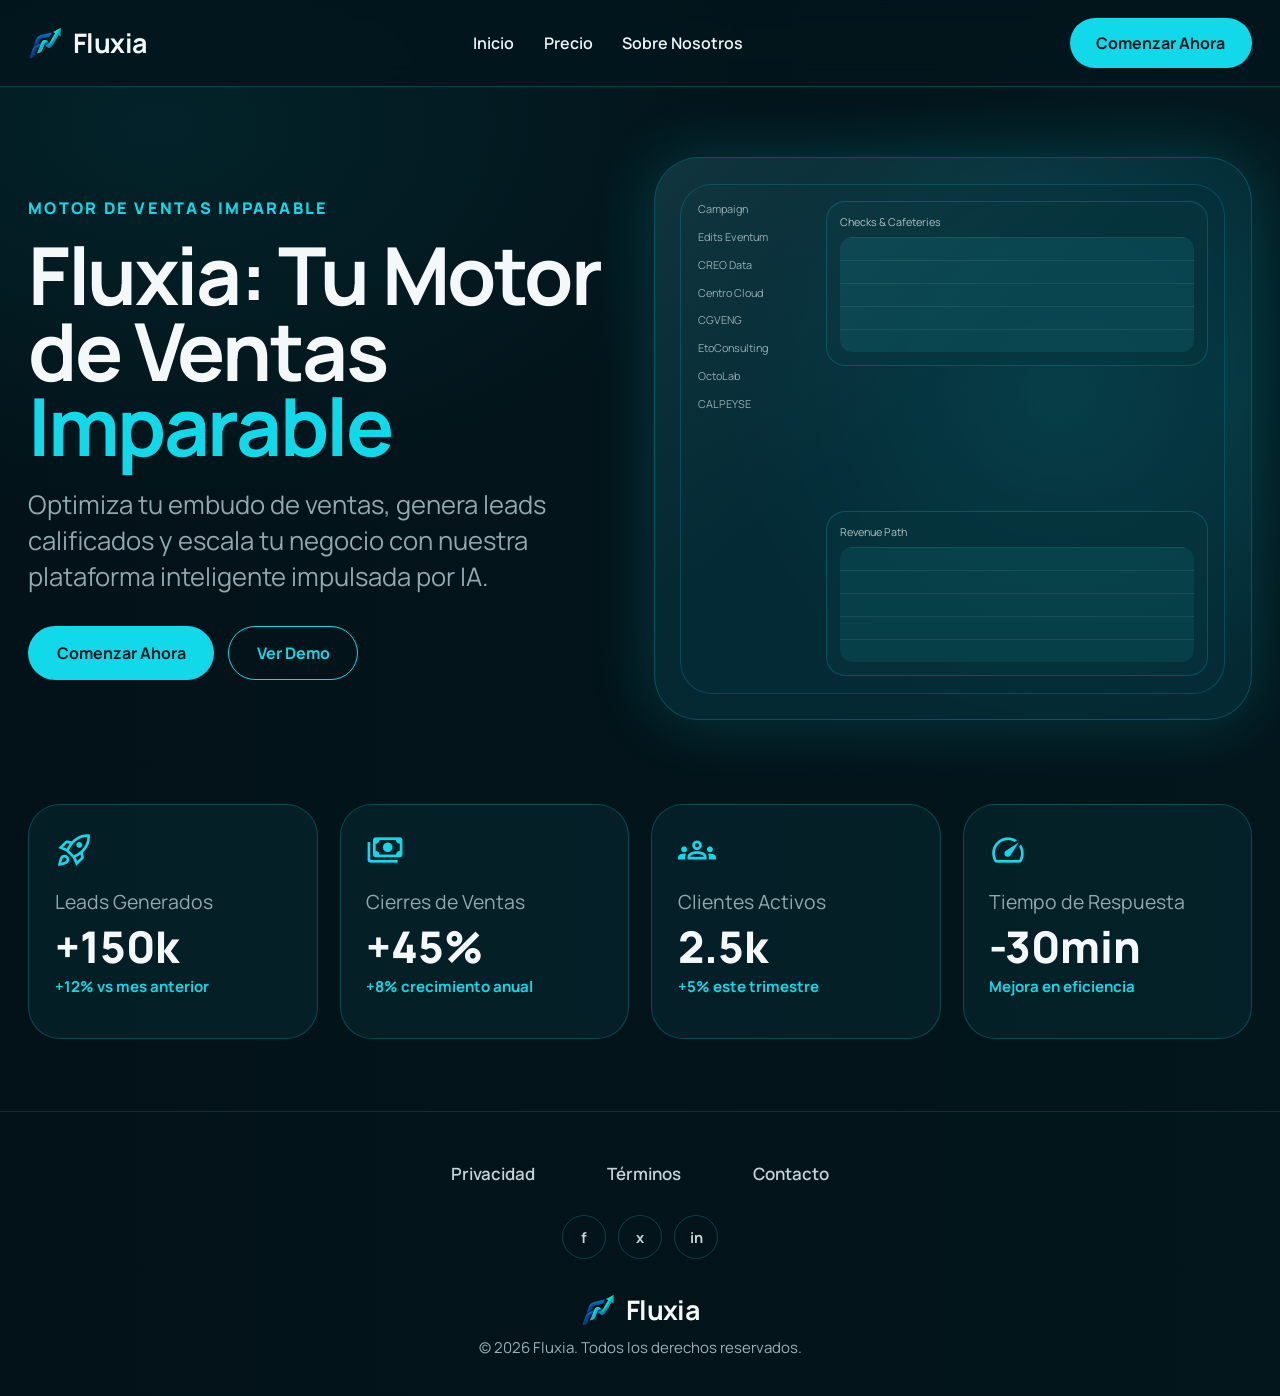
==== index.html @ 8726542f "Fluxia 2.0.8" ====
﻿<!DOCTYPE html>
<html lang="es">
	<head>
		<meta charset="utf-8" />
		<meta name="viewport" content="width=device-width, initial-scale=1.0" />
		<title>Fluxia | Home</title>
		<link rel="preconnect" href="https://fonts.googleapis.com" />
		<link rel="preconnect" href="https://fonts.gstatic.com" crossorigin />
		<link href="https://fonts.googleapis.com/css2?family=Manrope:wght@400;500;600;700;800&display=swap" rel="stylesheet" />
		<link href="https://fonts.googleapis.com/css2?family=Material+Symbols+Outlined:wght,FILL@300..700,0..1&display=swap" rel="stylesheet" />
		<link rel="stylesheet" href="styles.css" />
	</head>
	<body class="page-home">
		<div class="page-shell">
			<header class="site-header">
				<div class="container nav-wrap">
					<a class="brand" href="#inicio" aria-label="Fluxia inicio">
						<img class="brand__logo" src="assets/fluxia-logo.png" alt="Logo Fluxia" />
						<span class="brand__name">Fluxia</span>
					</a>

					<input id="menu-toggle" class="menu-toggle" type="checkbox" />
					<label for="menu-toggle" class="menu-btn" aria-label="Abrir menu">
						<span class="material-symbols-outlined">menu</span>
					</label>

					<nav class="nav-links" aria-label="Navegacion principal">
						<a href="index.html">Inicio</a>
						<a href="precios.html">Precio</a>
						<a href="sobre-nosotros.html">Sobre Nosotros</a>
					</nav>

					<a
						class="btn btn--solid btn--top"
						href="https://github.com/CorradiGonzalo/Fluxia-Web/releases/download/Instalardor/FluxiaSetup_2.0.8.exe"
						download
					>
						Comenzar Ahora
					</a>
				</div>
			</header>

			<main>
				<section class="hero" id="inicio">
					<div class="container hero-grid">
						<div class="hero-copy">
							<p class="hero-copy__kicker">MOTOR DE VENTAS IMPARABLE</p>
							<h1 class="hero-copy__title">
								Fluxia: Tu Motor de Ventas
								<span>Imparable</span>
							</h1>
							<p class="hero-copy__description">
								Optimiza tu embudo de ventas, genera leads calificados y escala tu negocio con nuestra
								plataforma inteligente impulsada por IA.
							</p>
							<div class="hero-copy__actions">
								<a
									class="btn btn--solid"
									href="https://github.com/CorradiGonzalo/Fluxia-Web/releases/download/Instalardor/FluxiaSetup_2.0.8.exe"
									download
								>
									Comenzar Ahora
								</a>
								<a class="btn btn--outline" href="#precios">Ver Demo</a>
							</div>
						</div>

						<div class="hero-board" aria-hidden="true">
							<div class="hero-board__inner">
								<div class="hero-board__list">
									<p>Campaign</p>
									<p>Edits Eventum</p>
									<p>CREO Data</p>
									<p>Centro Cloud</p>
									<p>CGVENG</p>
									<p>EtoConsulting</p>
									<p>OctoLab</p>
									<p>CALPEYSE</p>
								</div>
								<div class="hero-board__charts">
									<div class="chart-block">
										<p>Checks &amp; Cafeteries</p>
										<div class="chart-grid chart-grid--a"></div>
									</div>
									<div class="chart-block">
										<p>Revenue Path</p>
										<div class="chart-grid chart-grid--b"></div>
									</div>
								</div>
							</div>
						</div>
					</div>
				</section>

				<section class="kpis" id="precios">
					<div class="container kpis-grid">
						<article class="kpi-card">
							<span class="material-symbols-outlined">rocket_launch</span>
							<p class="kpi-card__label">Leads Generados</p>
							<p class="kpi-card__value">+150k</p>
							<p class="kpi-card__trend">+12% vs mes anterior</p>
						</article>
						<article class="kpi-card">
							<span class="material-symbols-outlined">payments</span>
							<p class="kpi-card__label">Cierres de Ventas</p>
							<p class="kpi-card__value">+45%</p>
							<p class="kpi-card__trend">+8% crecimiento anual</p>
						</article>
						<article class="kpi-card">
							<span class="material-symbols-outlined">groups</span>
							<p class="kpi-card__label">Clientes Activos</p>
							<p class="kpi-card__value">2.5k</p>
							<p class="kpi-card__trend">+5% este trimestre</p>
						</article>
						<article class="kpi-card">
							<span class="material-symbols-outlined">speed</span>
							<p class="kpi-card__label">Tiempo de Respuesta</p>
							<p class="kpi-card__value">-30min</p>
							<p class="kpi-card__trend">Mejora en eficiencia</p>
						</article>
					</div>
				</section>
			</main>

			<footer class="site-footer" id="sobre-nosotros">
				<div class="container footer-links">
					<a href="#">Privacidad</a>
					<a href="#">Términos</a>
					<a id="contacto" href="https://wa.me/3512012867" target="_blank" rel="noopener noreferrer">Contacto</a>
				</div>

				<div class="container footer-social" aria-label="Redes sociales">
					<a href="#" aria-label="Facebook">f</a>
					<a href="#" aria-label="Twitter">x</a>
					<a href="#" aria-label="LinkedIn">in</a>
				</div>

				<div class="container footer-brand-wrap">
					<a class="brand" href="#inicio" aria-label="Fluxia inicio">
						<img class="brand__logo" src="assets/fluxia-logo.png" alt="Logo Fluxia" />
						<span class="brand__name">Fluxia</span>
					</a>
					<p class="copyright">&copy; 2026 Fluxia. Todos los derechos reservados.</p>
				</div>
			</footer>
		</div>
	</body>
</html>
---- styles.css ----
﻿:root {
	--bg: #03161c;
	--bg-soft: #042126;
	--panel: #092f38;
	--line: rgba(17, 209, 226, 0.24);
	--cyan: #12d9ea;
	--cyan-soft: #31eaf7;
	--text: #f4f8f9;
	--muted: #91a8af;
}

*,
*::before,
*::after {
	box-sizing: border-box;
}

html {
	scroll-behavior: smooth;
}

body {
	margin: 0;
	font-family: "Manrope", "Segoe UI", Arial, sans-serif;
	color: var(--text);
	background:
		radial-gradient(960px 640px at 12% 9%, rgba(8, 109, 121, 0.18), transparent 62%),
		radial-gradient(700px 500px at 88% 25%, rgba(9, 96, 108, 0.14), transparent 62%),
		linear-gradient(90deg, #021218 0%, var(--bg) 100%);
}

.page-shell {
	min-height: 100vh;
	overflow-x: hidden;
}

.container {
	width: min(1240px, calc(100% - 56px));
	margin-inline: auto;
}

.site-header {
	position: sticky;
	top: 0;
	z-index: 40;
	border-bottom: 1px solid var(--line);
	background: rgba(2, 22, 28, 0.86);
	backdrop-filter: blur(10px);
}

.nav-wrap {
	min-height: 86px;
	display: flex;
	align-items: center;
	justify-content: space-between;
	gap: 18px;
	position: relative;
}

.brand {
	display: inline-flex;
	align-items: center;
	gap: 11px;
	text-decoration: none;
	color: var(--text);
}

.brand__logo {
	width: 34px;
	height: 34px;
	object-fit: contain;
	display: block;
}

.brand__name {
	font-size: clamp(1.45rem, 1.12rem + 0.7vw, 2rem);
	font-weight: 700;
	letter-spacing: -0.02em;
	line-height: 1;
}

.nav-links {
	display: inline-flex;
	align-items: center;
	gap: clamp(14px, 2.3vw, 30px);
}

.nav-links a {
	text-decoration: none;
	color: #eff6f7;
	font-size: 1rem;
	font-weight: 600;
	transition: color 160ms ease;
}

.nav-links a:hover {
	color: var(--cyan);
}

.btn {
	display: inline-flex;
	align-items: center;
	justify-content: center;
	border-radius: 999px;
	text-decoration: none;
	font-weight: 700;
	padding: 0.92rem 1.72rem;
	border: 1px solid transparent;
	transition: transform 180ms ease, background-color 180ms ease, color 180ms ease, border-color 180ms ease;
}

.btn:hover {
	transform: translateY(-2px);
}

.btn--solid {
	background: var(--cyan);
	color: #00191d;
	border-color: rgba(18, 217, 234, 0.8);
}

.btn--solid:hover {
	background: var(--cyan-soft);
}

.btn--outline {
	background: transparent;
	color: var(--cyan);
	border-color: var(--cyan);
}

.btn--outline:hover {
	background: rgba(18, 217, 234, 0.1);
}

.btn--top {
	padding: 0.82rem 1.6rem;
}

.menu-toggle {
	position: absolute;
	opacity: 0;
	pointer-events: none;
}

.menu-btn {
	display: none;
	width: 46px;
	height: 46px;
	border-radius: 12px;
	border: 1px solid var(--line);
	background: rgba(8, 41, 48, 0.56);
	color: var(--cyan);
	align-items: center;
	justify-content: center;
	cursor: pointer;
}

.hero {
	padding: 70px 0 84px;
}

.hero-grid {
	display: grid;
	grid-template-columns: 0.98fr 1.02fr;
	align-items: center;
	gap: clamp(24px, 4vw, 62px);
}

.hero-copy__kicker {
	margin: 0;
	font-size: clamp(0.88rem, 0.72rem + 0.36vw, 1.16rem);
	font-weight: 800;
	text-transform: uppercase;
	letter-spacing: 0.14em;
	color: var(--cyan);
}

.hero-copy__title {
	margin: 18px 0 0;
	font-size: clamp(2.6rem, 1.8rem + 4vw, 6rem);
	line-height: 0.94;
	letter-spacing: -0.03em;
	text-wrap: balance;
}

.hero-copy__title span {
	display: block;
	color: var(--cyan);
}

.hero-copy__description {
	margin: 24px 0 0;
	max-width: 560px;
	font-size: clamp(1.08rem, 0.96rem + 0.8vw, 2rem);
	line-height: 1.4;
	color: var(--muted);
}

.hero-copy__actions {
	margin-top: 32px;
	display: flex;
	gap: 14px;
	flex-wrap: wrap;
}

.hero-board {
	position: relative;
	height: clamp(360px, 44vw, 700px);
	border-radius: clamp(40px, 3.5vw, 56px);
	border: 1px solid var(--line);
	background: radial-gradient(circle at 67% 42%, rgba(27, 214, 230, 0.25), rgba(5, 46, 57, 0.82) 63%);
	box-shadow: 0 0 66px rgba(18, 217, 234, 0.2);
	padding: clamp(14px, 2vw, 30px);
	overflow: hidden;
}

.hero-board::before {
	content: "";
	position: absolute;
	inset: 0;
	pointer-events: none;
	background: linear-gradient(140deg, rgba(255, 255, 255, 0.05), transparent 44%);
}

.hero-board__inner {
	height: 100%;
	border-radius: clamp(28px, 2.5vw, 38px);
	border: 1px solid rgba(18, 217, 234, 0.18);
	background: rgba(6, 47, 58, 0.44);
	padding: clamp(12px, 1.3vw, 20px);
	display: grid;
	grid-template-columns: clamp(86px, 9vw, 134px) 1fr;
	gap: clamp(8px, 1vw, 16px);
}

.hero-board__list p {
	margin: 0;
	font-size: clamp(0.62rem, 0.52rem + 0.2vw, 0.9rem);
	color: rgba(217, 230, 235, 0.68);
}

.hero-board__list p + p {
	margin-top: clamp(8px, 1vw, 14px);
}

.hero-board__charts {
	display: flex;
	flex-direction: column;
	justify-content: space-between;
	gap: 10px;
}

.chart-block {
	padding: clamp(8px, 1vw, 16px);
	border-radius: clamp(14px, 1.5vw, 22px);
	background: rgba(8, 52, 61, 0.62);
	border: 1px solid rgba(18, 217, 234, 0.2);
}

.chart-block p {
	margin: 0 0 8px;
	font-size: clamp(0.62rem, 0.56rem + 0.14vw, 0.86rem);
	color: rgba(231, 240, 242, 0.75);
}

.chart-grid {
	height: clamp(70px, 9vw, 148px);
	border-radius: 12px;
	background-image: linear-gradient(180deg, rgba(255, 255, 255, 0.08) 1px, transparent 1px);
	background-size: 100% clamp(18px, 1.8vw, 28px);
}

.chart-grid--a {
	background-color: rgba(13, 69, 79, 0.4);
	box-shadow: inset 0 0 0 100vmax rgba(23, 212, 228, 0.07);
}

.chart-grid--b {
	background-color: rgba(11, 62, 73, 0.42);
	box-shadow: inset 0 0 0 100vmax rgba(34, 223, 239, 0.05);
}

.kpis {
	padding: 0 0 72px;
}

.kpis-grid {
	display: grid;
	grid-template-columns: repeat(4, minmax(0, 1fr));
	gap: 22px;
}

.kpi-card {
	padding: clamp(20px, 2vw, 36px);
	border-radius: clamp(22px, 2.5vw, 40px);
	border: 1px solid var(--line);
	background: rgba(8, 46, 55, 0.46);
}

.kpi-card .material-symbols-outlined {
	font-size: 38px;
	color: var(--cyan);
}

.kpi-card__label {
	margin: 14px 0 0;
	font-size: clamp(1rem, 0.88rem + 0.42vw, 1.44rem);
	color: var(--muted);
}

.kpi-card__value {
	margin: 10px 0 0;
	font-size: clamp(2rem, 1.45rem + 1.6vw, 3.6rem);
	font-weight: 800;
	line-height: 1;
}

.kpi-card__trend {
	margin-top: 8px;
	font-size: clamp(0.9rem, 0.78rem + 0.2vw, 1.08rem);
	font-weight: 700;
	color: var(--cyan);
}

.site-footer {
	border-top: 1px solid rgba(18, 217, 234, 0.16);
	padding: 50px 0 38px;
}

.footer-links {
	display: flex;
	align-items: center;
	justify-content: center;
	gap: clamp(28px, 6vw, 72px);
}

.footer-links a {
	text-decoration: none;
	font-size: clamp(1rem, 0.9rem + 0.2vw, 1.25rem);
	font-weight: 600;
	color: #c3d3d8;
}

.footer-links a:hover {
	color: var(--cyan);
}

.footer-social {
	margin-top: 30px;
	display: flex;
	justify-content: center;
	gap: 12px;
}

.footer-social a {
	width: 44px;
	height: 44px;
	display: grid;
	place-items: center;
	border-radius: 999px;
	border: 1px solid var(--line);
	text-decoration: none;
	font-weight: 700;
	font-size: 0.92rem;
	color: #c9d7db;
}

.footer-social a:hover {
	color: var(--cyan);
	border-color: var(--cyan);
}

.footer-brand-wrap {
	margin-top: 34px;
	display: flex;
	flex-direction: column;
	align-items: center;
	gap: 10px;
}

.copyright {
	margin: 0;
	font-size: 0.94rem;
	color: #99b0b7;
}

@media (max-width: 1080px) {
	.hero-grid {
		grid-template-columns: 1fr;
	}

	.kpis-grid {
		grid-template-columns: repeat(2, minmax(0, 1fr));
	}
}

@media (max-width: 840px) {
	.menu-btn {
		display: inline-flex;
	}

	.btn--top {
		display: none;
	}

	.nav-links {
		position: absolute;
		top: calc(100% + 10px);
		left: 0;
		right: 0;
		padding: 10px;
		border: 1px solid var(--line);
		border-radius: 14px;
		background: rgba(3, 22, 28, 0.97);
		display: flex;
		flex-direction: column;
		align-items: stretch;
		gap: 6px;
		opacity: 0;
		pointer-events: none;
		transform: translateY(-8px);
		transition: opacity 160ms ease, transform 160ms ease;
	}

	.nav-links a {
		padding: 8px 10px;
		border-radius: 10px;
	}

	.nav-links a:hover {
		background: rgba(18, 217, 234, 0.1);
	}

	#menu-toggle:checked ~ .nav-links {
		opacity: 1;
		pointer-events: auto;
		transform: translateY(0);
	}
}

@media (max-width: 700px) {
	.container {
		width: min(1240px, calc(100% - 30px));
	}

	.hero {
		padding: 48px 0 54px;
	}

	.hero-copy__actions {
		flex-direction: column;
	}

	.hero-copy__actions .btn {
		width: 100%;
	}

	.kpis-grid {
		grid-template-columns: 1fr;
		gap: 14px;
	}

	.site-footer {
		padding: 36px 0 28px;
	}

	.footer-links {
		flex-wrap: wrap;
		gap: 18px;
	}

	.copyright {
		text-align: center;
	}
}

/* Pricing Page */
.btn--dark {
	background: #1c2944;
	color: #edf4f7;
}

.btn--dark:hover {
	background: #233355;
}

.btn--light {
	background: #f2f7f8;
	color: #091a21;
}

.btn--light:hover {
	background: #ffffff;
}

.page-pricing .hero {
	padding: 84px 0 34px;
}

.page-pricing .hero__content {
	text-align: center;
}

.page-pricing .hero h1 {
	margin: 0;
	font-size: clamp(2.45rem, 1.6rem + 3.2vw, 5.2rem);
	line-height: 1.03;
	letter-spacing: -0.03em;
}

.page-pricing .hero p {
	max-width: 820px;
	margin: 18px auto 0;
	font-size: clamp(1.08rem, 0.92rem + 0.62vw, 1.95rem);
	line-height: 1.36;
	color: var(--muted);
}

.page-pricing .hero__badge {
	display: inline-flex;
	margin-top: 22px;
	padding: 10px 22px;
	border-radius: 999px;
	border: 1px solid var(--line);
	background: rgba(8, 57, 66, 0.56);
	font-size: clamp(0.9rem, 0.8rem + 0.22vw, 1.08rem);
	font-weight: 700;
	color: var(--cyan);
}

.page-pricing .plans {
	padding: 26px 0 22px;
}

.page-pricing .plans__grid {
	display: grid;
	grid-template-columns: repeat(4, minmax(0, 1fr));
	gap: 20px;
}

.page-pricing .plan-card {
	position: relative;
	padding: 28px 26px;
	border-radius: 42px;
	border: 1px solid rgba(18, 217, 234, 0.16);
	background: rgba(6, 29, 45, 0.72);
}

.page-pricing .plan-card h3 {
	margin: 0;
	font-size: clamp(1.56rem, 1.2rem + 0.42vw, 2rem);
}

.page-pricing .plan-card__price {
	margin: 12px 0 0;
	font-size: clamp(2.1rem, 1.56rem + 1vw, 3.4rem);
	font-weight: 800;
	line-height: 1.04;
}

.page-pricing .plan-card__price--custom {
	font-size: clamp(1.8rem, 1.3rem + 0.6vw, 2.6rem);
	overflow-wrap: anywhere;
}

.page-pricing .plan-card__price span {
	font-size: clamp(1rem, 0.9rem + 0.2vw, 1.3rem);
	font-weight: 500;
	color: var(--muted);
}

.page-pricing .plan-card .btn {
	width: 100%;
	margin-top: 22px;
}

.page-pricing .plan-card ul {
	margin: 20px 0 0;
	padding: 0;
	list-style: none;
	display: grid;
	gap: 11px;
}

.page-pricing .plan-card li {
	position: relative;
	padding-left: 24px;
	line-height: 1.42;
	font-size: clamp(0.95rem, 0.86rem + 0.2vw, 1.16rem);
	color: #cad8dc;
}

.page-pricing .plan-card li::before {
	content: "";
	position: absolute;
	left: 0;
	top: 0.34em;
	width: 11px;
	height: 11px;
	border-radius: 999px;
	background: var(--cyan);
	box-shadow: 0 0 0 3px rgba(18, 217, 234, 0.15);
}

.page-pricing .plan-card--featured {
	border-color: var(--cyan);
	background: #081938;
	box-shadow: 0 0 42px rgba(18, 217, 234, 0.22);
}

.page-pricing .plan-card__tag {
	position: absolute;
	top: 0;
	right: 0;
	padding: 7px 14px;
	border-top-right-radius: 42px;
	border-bottom-left-radius: 16px;
	text-transform: uppercase;
	font-size: 0.74rem;
	font-weight: 800;
	letter-spacing: 0.08em;
	background: var(--cyan);
	color: #04161b;
}

.page-pricing .faq {
	padding: 44px 0 68px;
}

.page-pricing .faq h2 {
	margin: 0;
	text-align: center;
	font-size: clamp(2rem, 1.5rem + 1vw, 3.4rem);
	letter-spacing: -0.02em;
}

.page-pricing .faq__item {
	margin-top: 16px;
	padding: 24px;
	border-radius: 30px;
	border: 1px solid rgba(18, 217, 234, 0.16);
	background: rgba(8, 30, 48, 0.74);
}

.page-pricing .faq__item h4 {
	margin: 0;
	font-size: clamp(1.12rem, 1rem + 0.34vw, 1.56rem);
}

.page-pricing .faq__item p {
	margin: 10px 0 0;
	line-height: 1.45;
	font-size: clamp(0.95rem, 0.86rem + 0.18vw, 1.12rem);
	color: #bacace;
}

.page-pricing .site-footer {
	border-top: 1px solid rgba(18, 217, 234, 0.14);
	padding: 24px 0;
}

.page-pricing .site-footer__inner {
	display: grid;
	grid-template-columns: auto 1fr auto;
	align-items: center;
	gap: 16px;
}

.page-pricing .footer-nav {
	display: flex;
	justify-content: center;
	gap: clamp(16px, 3vw, 30px);
}

.page-pricing .footer-nav a {
	text-decoration: none;
	font-size: 1rem;
	font-weight: 600;
	color: #bfd0d6;
}

.page-pricing .footer-nav a:hover {
	color: var(--cyan);
}

.page-pricing .copyright {
	margin: 0;
	font-size: 0.9rem;
	color: #9cb1b9;
	text-align: right;
}

/* About Page */
.page-about .about-hero {
	padding: 66px 0 58px;
}

.page-about .about-hero__cover {
	position: relative;
	min-height: clamp(380px, 48vw, 560px);
	border-radius: 48px;
	overflow: hidden;
	background:
		linear-gradient(rgba(2, 25, 32, 0.62), rgba(2, 25, 32, 0.75)),
		url("https://images.unsplash.com/photo-1497366754035-f200968a6e72?auto=format&fit=crop&w=1800&q=80")
			center / cover;
	display: grid;
	place-items: center;
}

.page-about .about-hero__overlay {
	position: absolute;
	inset: 0;
	background: linear-gradient(180deg, rgba(4, 31, 38, 0.25), rgba(4, 31, 38, 0.66));
}

.page-about .about-hero__content {
	position: relative;
	z-index: 1;
	text-align: center;
	max-width: 920px;
	padding: 30px;
}

.page-about .about-hero__content > p:first-child {
	margin: 0;
	font-size: 1rem;
	font-weight: 800;
	text-transform: uppercase;
	letter-spacing: 0.14em;
	color: var(--cyan);
}

.page-about .about-hero__content h1 {
	margin: 12px 0 0;
	font-size: clamp(2.2rem, 1.6rem + 2.8vw, 5.5rem);
	line-height: 1;
	letter-spacing: -0.03em;
}

.page-about .about-hero__content > p {
	margin: 14px auto 0;
	max-width: 820px;
	font-size: clamp(1.02rem, 0.9rem + 0.5vw, 1.75rem);
	line-height: 1.36;
	color: #d7e3e6;
}

.page-about .about-hero__content .btn {
	margin-top: 24px;
}

.page-about .about-philosophy {
	padding: 56px 0 62px;
	background: rgba(7, 56, 63, 0.38);
}

.page-about .about-philosophy__content {
	text-align: center;
}

.page-about .about-philosophy__icon {
	width: 64px;
	height: 64px;
	margin: 0 auto;
	display: grid;
	place-items: center;
	border-radius: 999px;
	background: rgba(18, 217, 234, 0.2);
	color: var(--cyan);
}

.page-about .about-philosophy h2 {
	margin: 18px 0 0;
	font-size: clamp(2rem, 1.5rem + 1.5vw, 3.8rem);
}

.page-about .about-philosophy h2::after {
	content: "";
	display: block;
	width: 88px;
	height: 4px;
	margin: 12px auto 0;
	border-radius: 999px;
	background: var(--cyan);
}

.page-about .about-philosophy p {
	margin: 24px auto 0;
	max-width: 980px;
	font-size: clamp(1rem, 0.88rem + 0.5vw, 1.54rem);
	line-height: 1.46;
	color: #d5e0e4;
}

.page-about .about-values {
	padding: 70px 0 64px;
}

.page-about .about-values h2 {
	margin: 0;
	text-align: center;
	font-size: clamp(2rem, 1.5rem + 1.5vw, 3.9rem);
}

.page-about .about-values__intro {
	margin: 10px 0 0;
	text-align: center;
	font-size: clamp(1rem, 0.92rem + 0.25vw, 1.24rem);
	color: var(--muted);
}

.page-about .about-values__grid {
	margin-top: 34px;
	display: grid;
	grid-template-columns: repeat(3, minmax(0, 1fr));
	gap: 22px;
}

.page-about .about-value-card {
	padding: 30px;
	border-radius: 34px;
	border: 1px solid rgba(18, 217, 234, 0.24);
	background: rgba(7, 47, 54, 0.5);
}

.page-about .about-value-card .material-symbols-outlined {
	font-size: 36px;
	color: var(--cyan);
}

.page-about .about-value-card h3 {
	margin: 14px 0 0;
	font-size: clamp(1.35rem, 1.16rem + 0.45vw, 1.92rem);
}

.page-about .about-value-card p {
	margin: 10px 0 0;
	font-size: clamp(0.96rem, 0.86rem + 0.2vw, 1.16rem);
	line-height: 1.45;
	color: #c9d7db;
}

.page-about .about-cta {
	padding: 30px 0 70px;
}

.page-about .about-cta__box {
	padding: clamp(24px, 2vw, 34px);
	border-radius: 38px;
	border: 1px solid rgba(18, 217, 234, 0.28);
	background: rgba(10, 55, 64, 0.52);
	display: flex;
	align-items: center;
	justify-content: space-between;
	gap: 16px;
}

.page-about .about-cta h2 {
	margin: 0;
	font-size: clamp(1.8rem, 1.2rem + 1.2vw, 3rem);
}

.page-about .about-cta p {
	margin: 6px 0 0;
	font-size: clamp(0.95rem, 0.85rem + 0.24vw, 1.2rem);
	color: #c6d4d8;
}

.page-about .about-footer {
	padding: 24px 0;
	border-top: 1px solid rgba(18, 217, 234, 0.16);
}

.page-about .about-footer__inner {
	display: grid;
	grid-template-columns: auto 1fr auto;
	align-items: center;
	gap: 16px;
}

.page-about .about-footer__inner p {
	margin: 0;
	color: #9fb4bb;
	font-size: 0.95rem;
}

.page-about .about-footer__icons {
	display: flex;
	gap: 8px;
}

.page-about .about-footer__icons a {
	width: 34px;
	height: 34px;
	display: grid;
	place-items: center;
	border-radius: 999px;
	border: 1px solid rgba(18, 217, 234, 0.26);
	color: #cbdae0;
	text-decoration: none;
}

.page-about .about-footer__icons a:hover {
	color: var(--cyan);
	border-color: var(--cyan);
}

@media (max-width: 1120px) {
	.page-pricing .plans__grid {
		grid-template-columns: repeat(2, minmax(0, 1fr));
	}
}

@media (max-width: 980px) {
	.page-about .about-values__grid {
		grid-template-columns: 1fr;
	}
}

@media (max-width: 860px) {
	.page-pricing .site-footer__inner {
		grid-template-columns: 1fr;
		text-align: center;
	}

	.page-pricing .footer-nav {
		justify-content: center;
	}

	.page-pricing .copyright {
		text-align: center;
	}

	.page-about .about-footer__inner {
		grid-template-columns: 1fr;
		text-align: center;
	}

	.page-about .about-footer__icons {
		justify-content: center;
	}
}

@media (max-width: 700px) {
	.page-pricing .hero {
		padding: 58px 0 22px;
	}

	.page-pricing .plans__grid {
		grid-template-columns: 1fr;
		gap: 14px;
	}

	.page-pricing .faq {
		padding: 34px 0 46px;
	}

	.page-pricing .faq__item {
		padding: 18px;
		border-radius: 22px;
	}

	.page-about .about-hero {
		padding: 44px 0 42px;
	}

	.page-about .about-hero__cover {
		border-radius: 28px;
		min-height: 330px;
	}

	.page-about .about-hero__content {
		padding: 18px;
	}

	.page-about .about-philosophy {
		padding: 40px 0 44px;
	}

	.page-about .about-values {
		padding: 48px 0 44px;
	}

	.page-about .about-cta {
		padding: 16px 0 44px;
	}

	.page-about .about-cta__box {
		flex-direction: column;
		align-items: flex-start;
	}

	.page-about .about-cta__box .btn {
		width: 100%;
	}
}
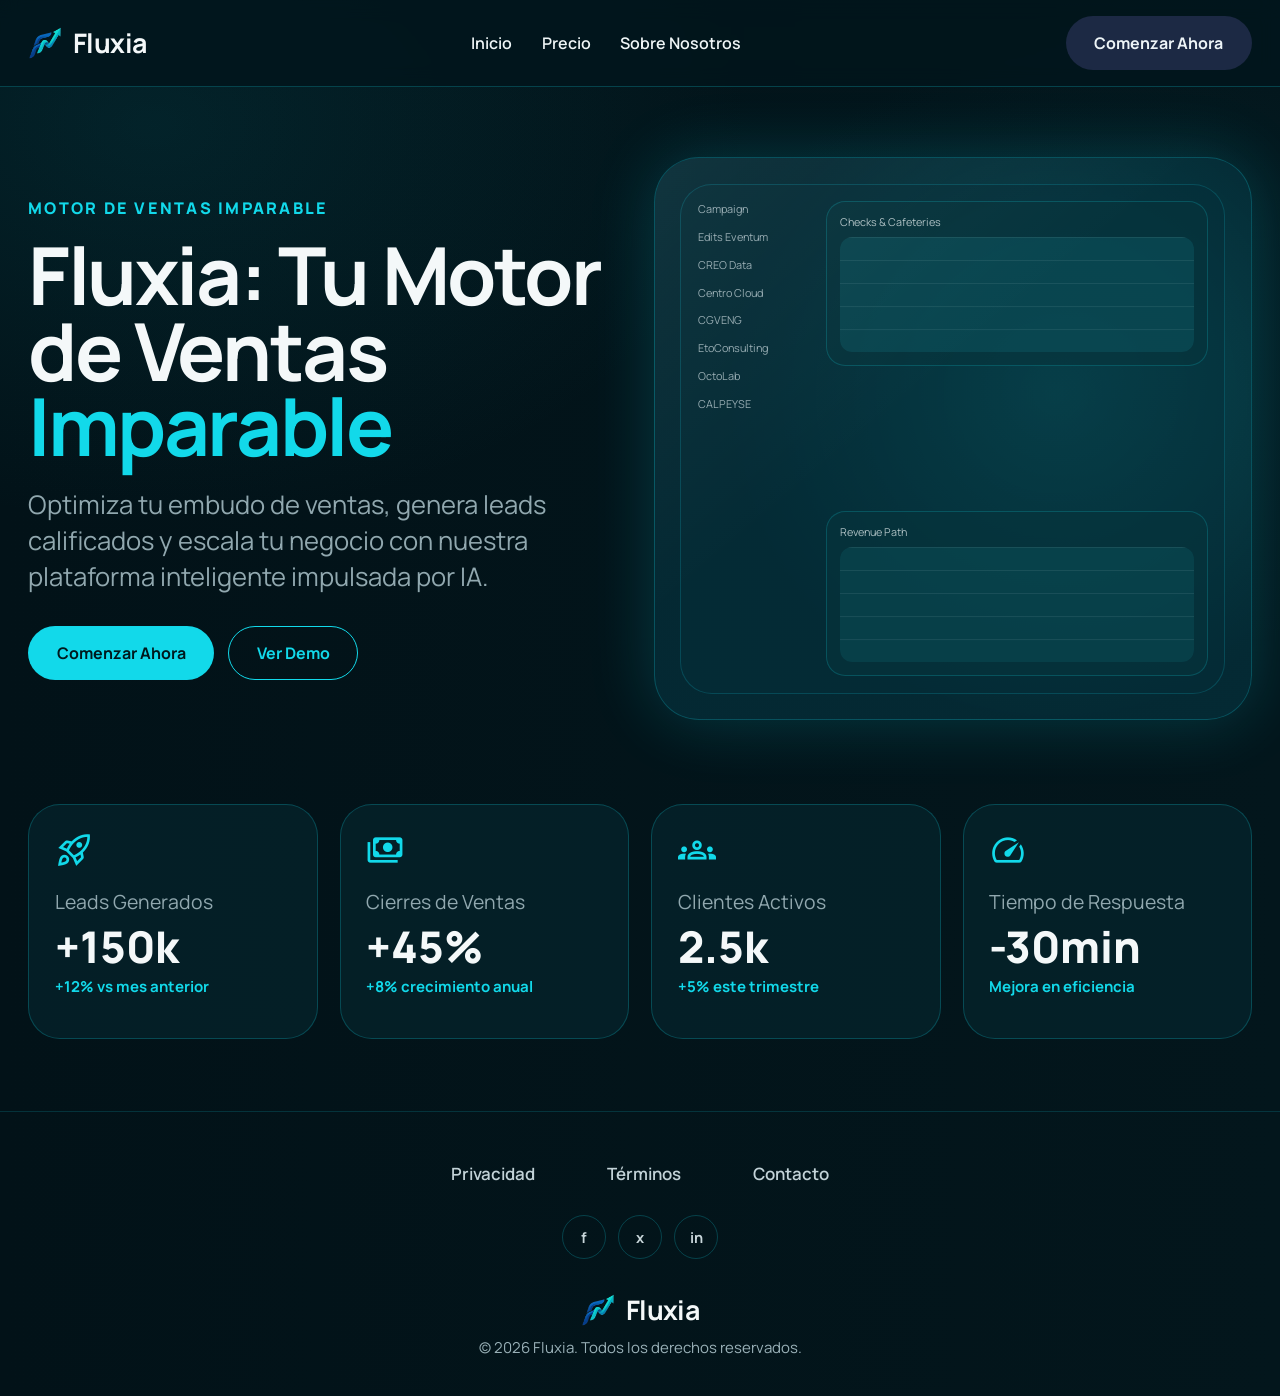
==== commit b017ad3f: "Fluxia 2.1.1 Arreglo de boton" ====
--- a/index.html
+++ b/index.html
@@ -31,8 +31,8 @@
 					</nav>
 
 					<a
-						class="btn btn--solid btn--top"
-						href="https://github.com/CorradiGonzalo/Fluxia-Web/releases/download/Instalardor/FluxiaSetup_2.0.8.exe"
+						class="btn btn--dark"
+						href="https://github.com/CorradiGonzalo/Fluxia-Web/releases/download/Instalardor/FluxiaSetup_2.1.1.exe"
 						download
 					>
 						Comenzar Ahora
@@ -56,7 +56,7 @@
 							<div class="hero-copy__actions">
 								<a
 									class="btn btn--solid"
-									href="https://github.com/CorradiGonzalo/Fluxia-Web/releases/download/Instalardor/FluxiaSetup_2.0.8.exe"
+									href="https://github.com/CorradiGonzalo/Fluxia-Web/releases/download/Instalardor/FluxiaSetup_2.1.1.exe"
 									download
 								>
 									Comenzar Ahora
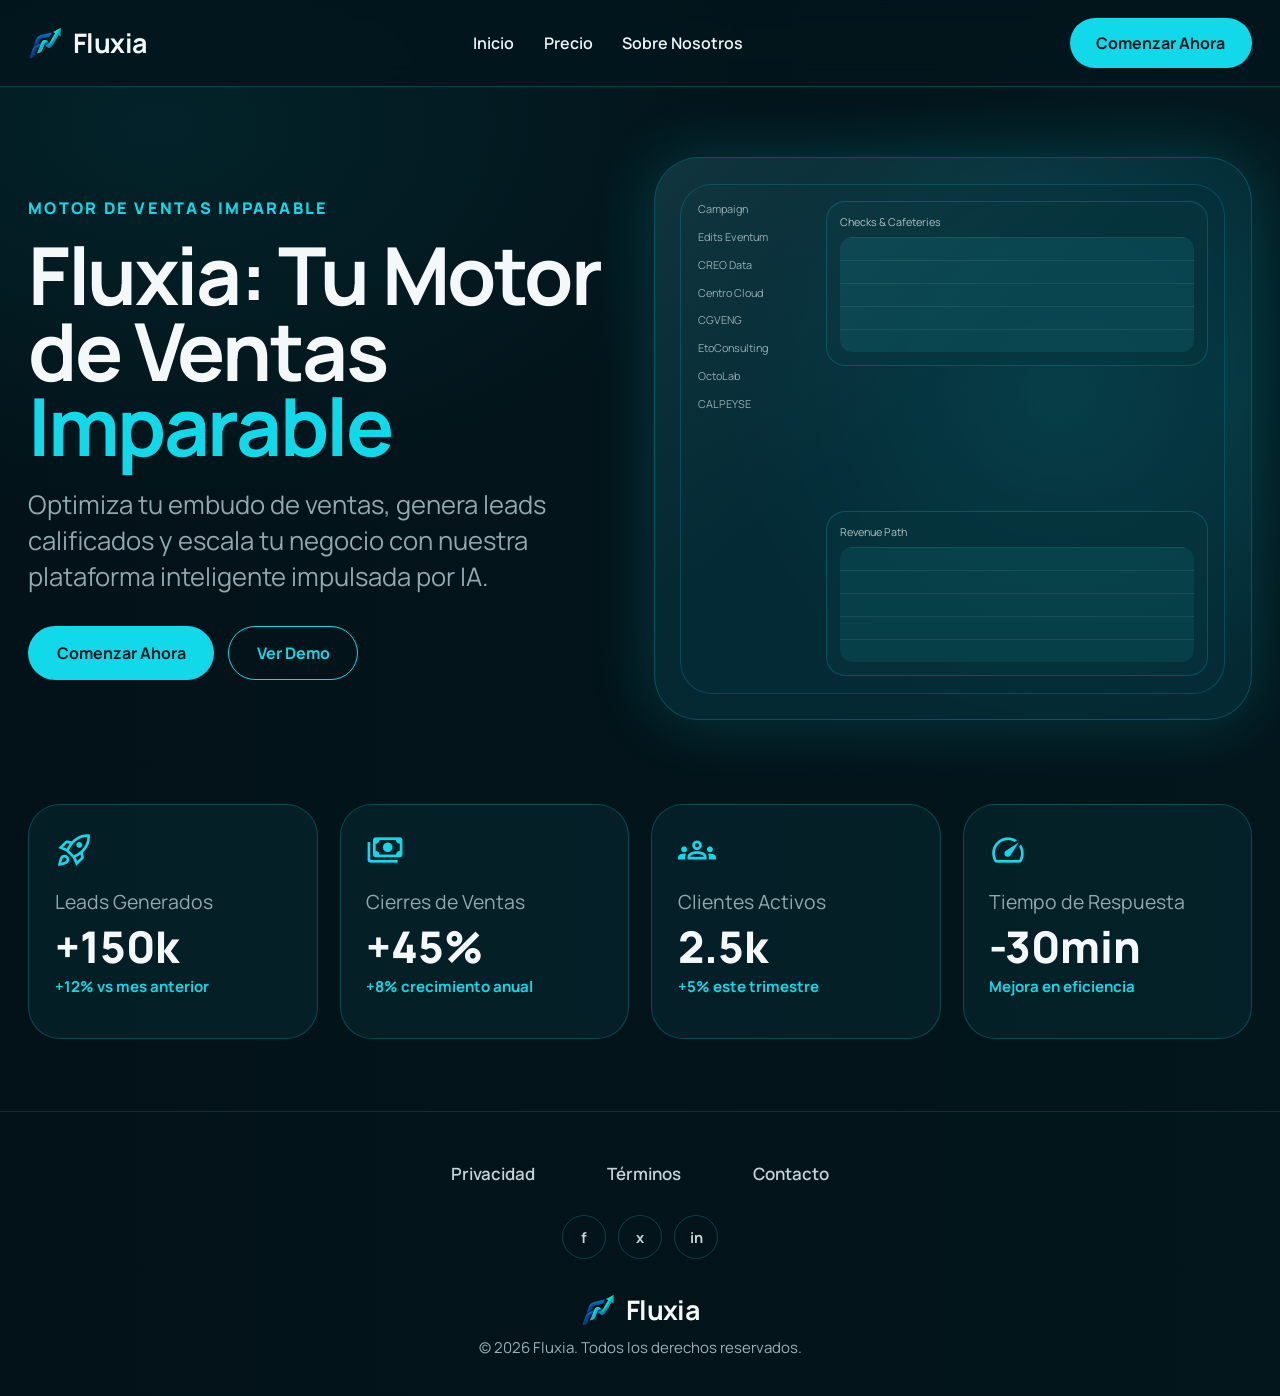
==== commit 6b20eff5: "Fluxia 2.1.3" ====
--- a/index.html
+++ b/index.html
@@ -31,8 +31,8 @@
 					</nav>
 
 					<a
-						class="btn btn--dark"
-						href="https://github.com/CorradiGonzalo/Fluxia-Web/releases/download/Instalardor/FluxiaSetup_2.1.1.exe"
+						class="btn btn--solid btn--top"
+						href="https://github.com/CorradiGonzalo/Fluxia-Web/releases/download/Instalardor/FluxiaSetup_2.1.3.exe"
 						download
 					>
 						Comenzar Ahora
@@ -56,7 +56,7 @@
 							<div class="hero-copy__actions">
 								<a
 									class="btn btn--solid"
-									href="https://github.com/CorradiGonzalo/Fluxia-Web/releases/download/Instalardor/FluxiaSetup_2.1.1.exe"
+									href="https://github.com/CorradiGonzalo/Fluxia-Web/releases/download/Instalardor/FluxiaSetup_2.1.3.exe"
 									download
 								>
 									Comenzar Ahora
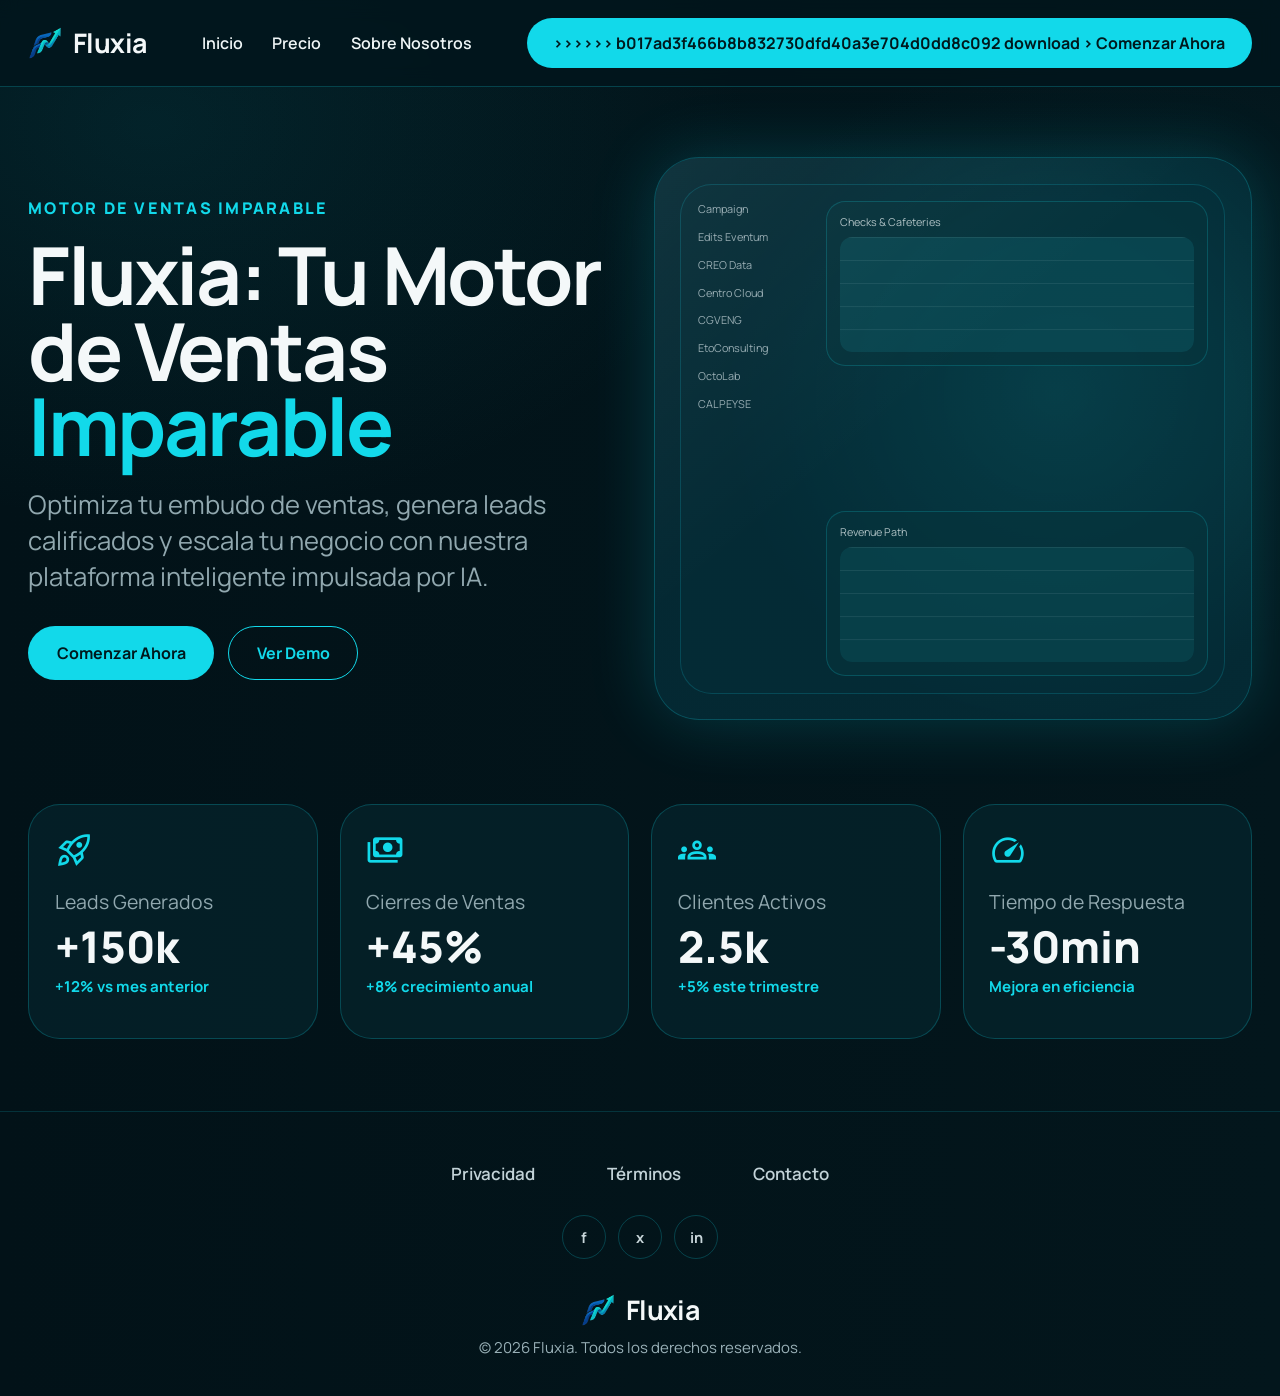
==== commit 1c8ff08b: "la concha de tu madre" ====
--- a/index.html
+++ b/index.html
@@ -31,8 +31,13 @@
 					</nav>
 
 					<a
+<<<<<<< HEAD
 						class="btn btn--solid btn--top"
 						href="https://github.com/CorradiGonzalo/Fluxia-Web/releases/download/Instalardor/FluxiaSetup_2.1.3.exe"
+=======
+						class="btn btn--dark"
+						href="https://github.com/CorradiGonzalo/Fluxia-Web/releases/download/Instalardor/FluxiaSetup_2.1.1.exe"
+>>>>>>> b017ad3f466b8b832730dfd40a3e704d0dd8c092
 						download
 					>
 						Comenzar Ahora
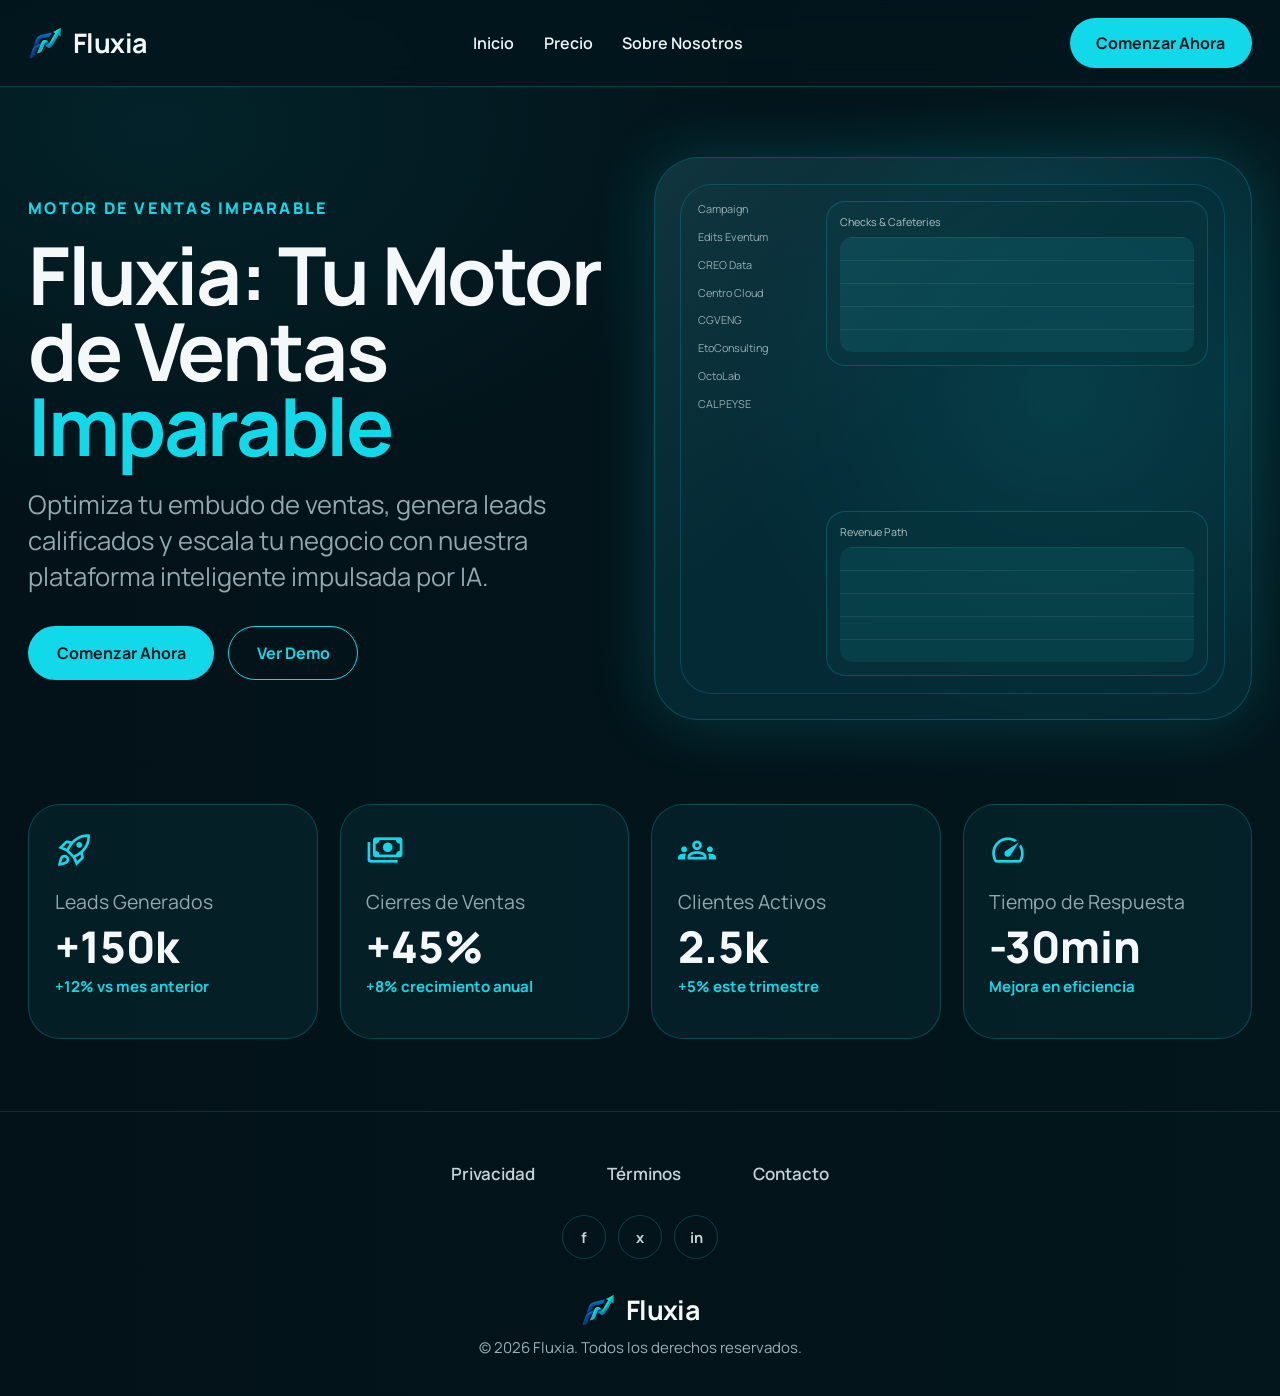
==== commit 5caddffb: "Fluxia 2.1.3 correccion de boton" ====
--- a/index.html
+++ b/index.html
@@ -31,15 +31,8 @@
 					</nav>
 
 					<a
-<<<<<<< HEAD
 						class="btn btn--solid btn--top"
-						href="https://github.com/CorradiGonzalo/Fluxia-Web/releases/download/Instalardor/FluxiaSetup_2.1.3.exe"
-=======
-						class="btn btn--dark"
-						href="https://github.com/CorradiGonzalo/Fluxia-Web/releases/download/Instalardor/FluxiaSetup_2.1.1.exe"
->>>>>>> b017ad3f466b8b832730dfd40a3e704d0dd8c092
-						download
-					>
+						href="https://github.com/CorradiGonzalo/Fluxia-Web/releases/download/Instalardor/FluxiaSetup_2.1.3.exe">
 						Comenzar Ahora
 					</a>
 				</div>
